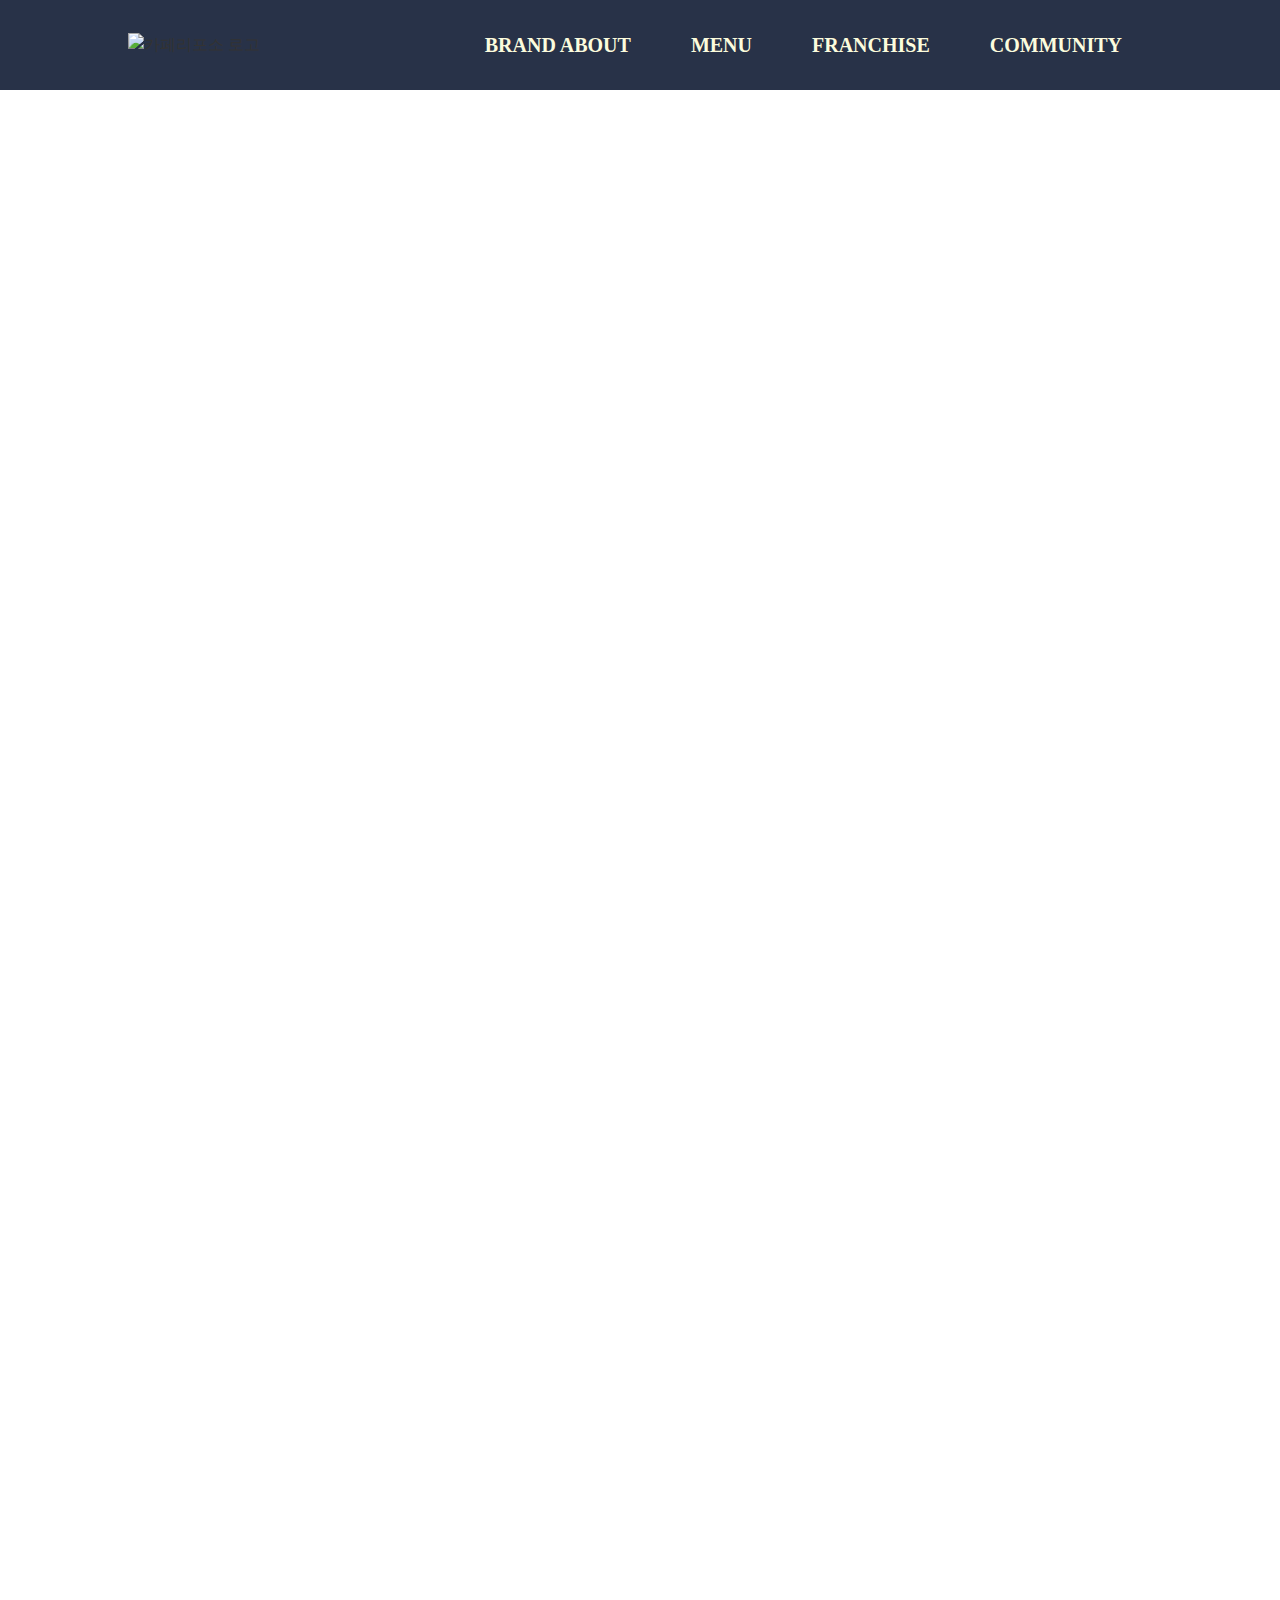
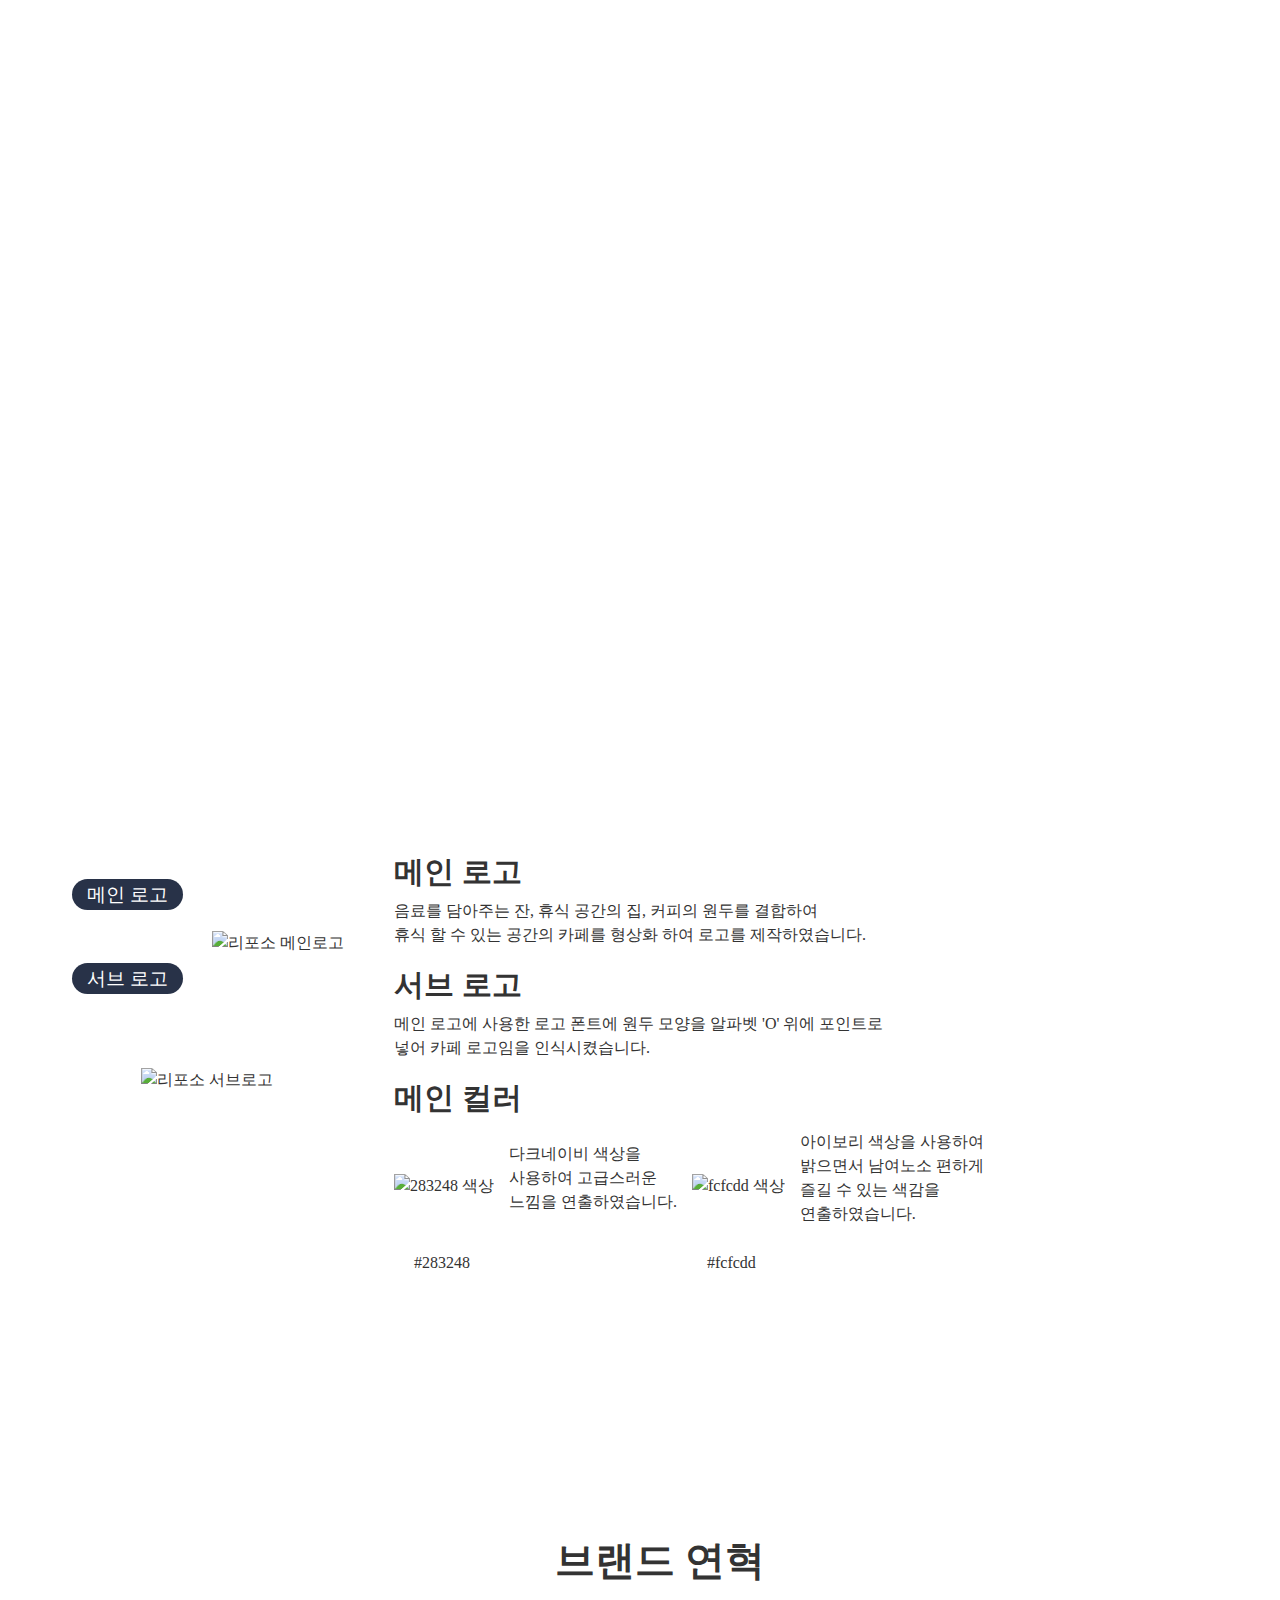
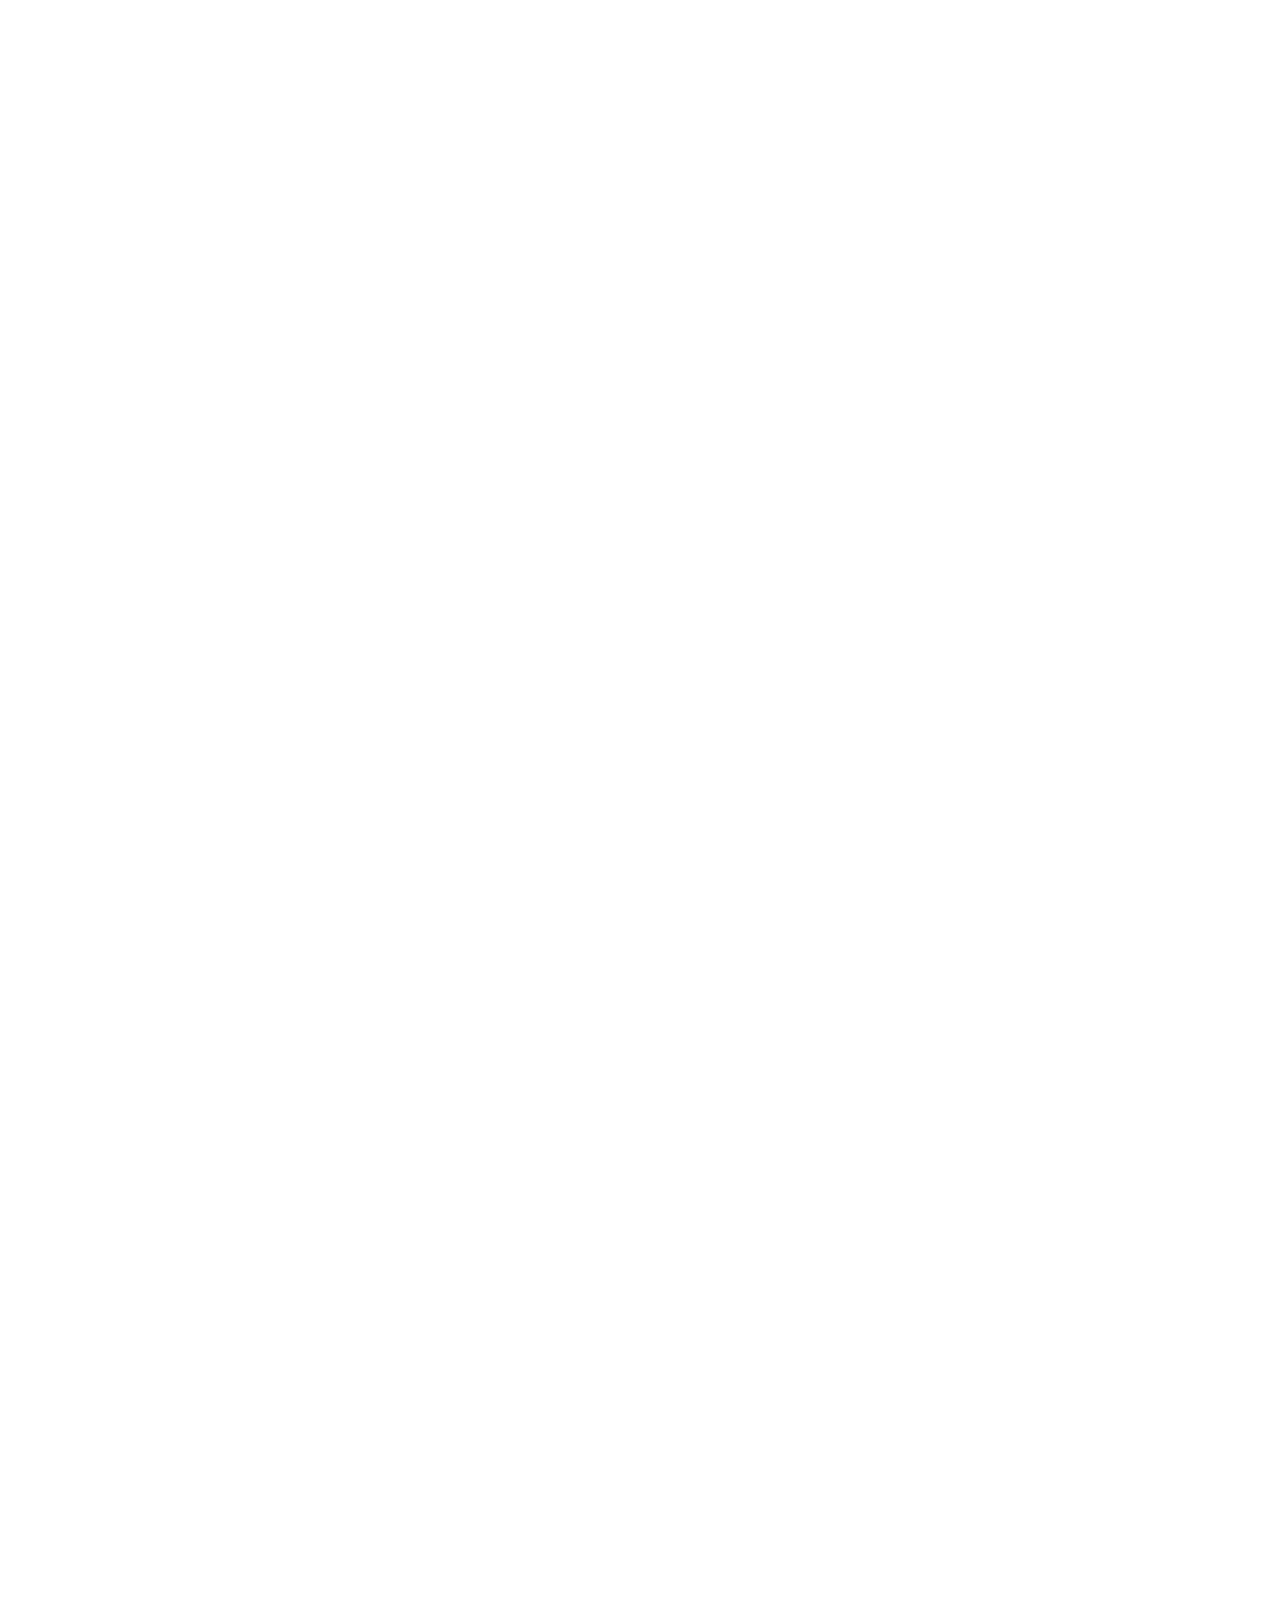
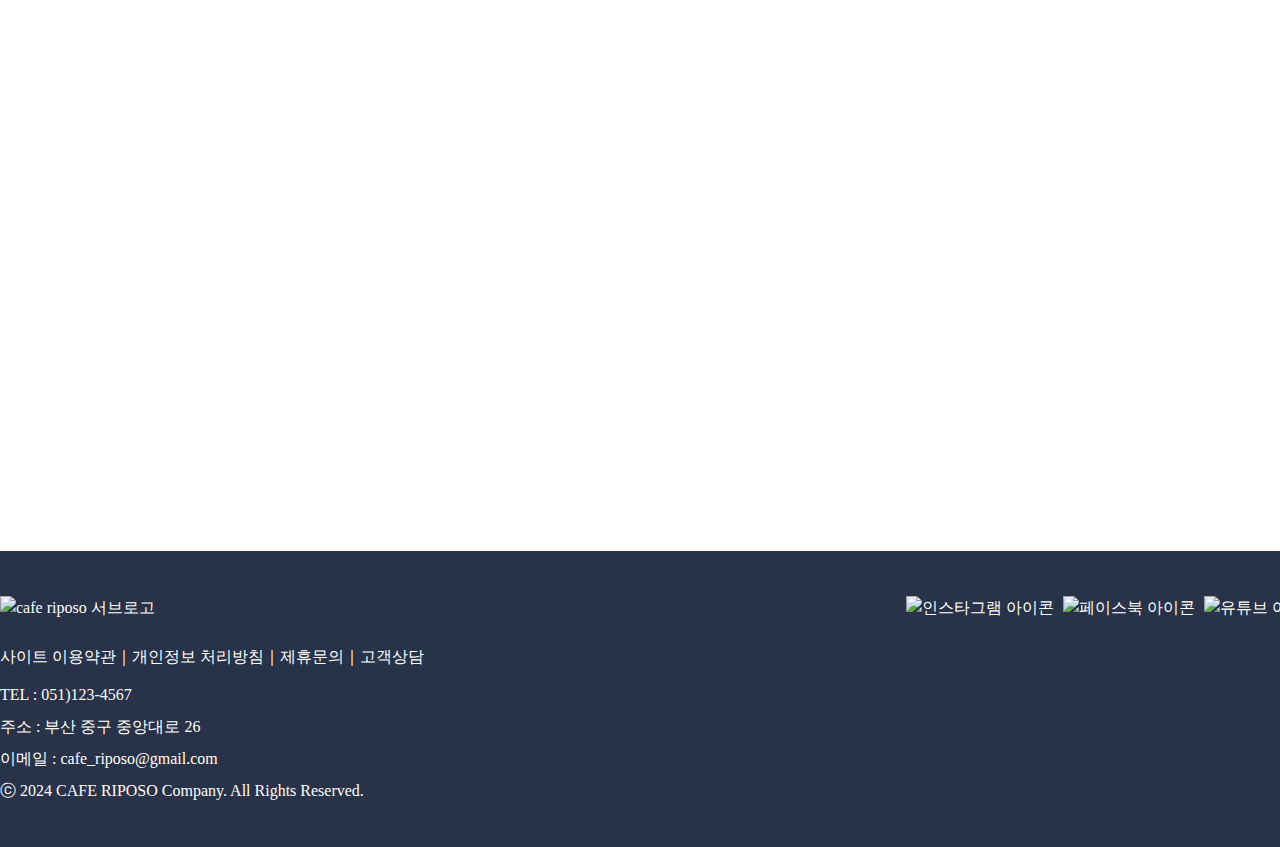
==== sub1_brand.html @ e8a040c6 "Add files via upload" ====
<!DOCTYPE html>
<html lang="ko">

<head>
  <meta charset="UTF-8">
  <meta http-equiv="X-UA-Compatible" content="IE=edge">
  <meta name="viewport" content="width=1400"><!--다른 매체에서도 너비 오류 없이 볼 수 있게-->
  <link href="./images/sub_brand/favicon_logo.png" rel="icon" type="image/png" sizes="32x32"><!--파비콘-->
  <title>카페 리포소</title>
  <!-- aos css -->
	<link href="https://unpkg.com/aos@2.3.1/dist/aos.css" rel="stylesheet">
  <link href="https://webfontworld.github.io/sunn/SUIT.css" rel="stylesheet">
  <link rel="stylesheet" href="./sub1_brand.css">
</head>

<body>
  <!-- header -->
  <header>
    <div class="header_in">
      <a href="./index.html"><img src="./images/index/logo.png" alt="카페리포소 로고"></a>
      <ul class="nav">
        <li><a href="#">BRAND ABOUT</a>
          <strong></strong>
          <ul class="sub">
            <li><a href="./sub1_brand.html#vision">브랜드 비전</a></li>
            <li><a href="./sub1_brand.html#bg">브랜드 핵심가치</a></li>
            <li><a href="./sub1_brand.html#logo_bg">브랜드 로고</a></li>
            <li><a href="./sub1_brand.html#last">브랜드 연혁</a></li>
          </ul>
        </li>
        <li><a href="#">MENU</a>
          <strong></strong>
          <ul class="sub">
            <li><a href="#">음료</a></li>
            <li><a href="#">디저트</a></li>
            <li><a href="#">MD상품</a></li>
          </ul>
        </li>
        <li><a href="#">FRANCHISE</a>
          <strong></strong>
          <ul class="sub">
            <li><a href="#">창업안내</a></li>
            <li><a href="#">가맹절차</a></li>
            <li><a href="#">개설비용</a></li>
          </ul>
        </li>
        <li><a href="#">COMMUNITY</a>
          <strong></strong>
          <ul class="sub">
            <li><a href="#">이벤트</a></li>
            <li><a href="#">공지사항</a></li>
            <li><a href="#">제휴 및 문의</a></li>
          </ul>
        </li>
        <li class="sub_bg"></li>
      </ul>
    </div>
  </header>

  <!-- main banner -->
  <div class="mb">
    <h1>
      브랜드 소개
    </h1>
    <h2>
      합리적인 가격에 매일 즐기는 데일리 커피
    </h2>
    <p>
      엄질된 품질 좋은 원두, 재료를 사용해 언제 어디서나 모든 사람들에게 사랑받는 카페 리포소 입니다.
    </p>
  </div>

  <!-- 브랜드 비전 -->
  <div class="vision" id="vision">
    <h1 data-aos="fade-up">
      브랜드 비전
    </h1>
    <h2 data-aos="fade-up" data-aos-delay="200">
      이제는 일상이 된 커피 한잔 <br>
      한잔의 음료에도 평범한 일상이 특별한 순간이 되기를 바랍니다.
    </h2>
    <p data-aos="fade-up" data-aos-delay="400">
      리포소는 고객의 만족과 가맹점의 성공을 최우선으로 생각하며 <br>
      모두에게 새로운 가치와 따뜻한 여유를 선사합니다.
    </p>
  </div>

  <!-- 브랜드 핵심 가치 -->
  <div class="bg" id="bg">
    <h1>브랜드 핵심 가치</h1>
    <ul>
      <li class="left">
        <h3>여유로운 공간</h3>
        <h4>A Relaxed Store</h4>
        <p>
          바쁜 일상 속에 <br>
          커피 한 잔의 여유를 <br>
          만들어줄 커뮤니티 매장
        </p>
      </li>
      <li class="center">
        <h3>합리적인 가격</h3>
        <h4>A Reasonable Price</h4>
        <p>
          유통 과정을 최소화하여 <br>
          최대한 저렴하고 합리적인 <br>
          가격에 음료 제공
        </p>
      </li>
      <li class="right">
        <h3>올바른 자부심</h3>
        <h4>The Right Pride</h4>
        <p>
          100% 아라비카 프리미엄 <br>
          원두를 국내 로스팅 하여 <br>
          항상 신선한 원두를 가맹점에 공급
        </p>
      </li>
    </ul>
  </div>

  <!-- 브랜드 로고 -->
  <div class="logo_bg" id="logo_bg">
    <h1>
      브랜드 로고
    </h1>
    <h5>이탈리아어로 휴식이라는 의미를 가진 <b>RIPOSO</b>를 반영하여 로고 제작하였습니다.</h5>
    <div class="logo_text">
      <div class="logo_left">
        <h3>메인 로고</h3>
        <img src="./images/sub_brand/main_logo.png" alt="리포소 메인로고" class="main_logo">
        <h3>서브 로고</h3>
        <img src="./images/sub_brand/sub_logo.png" alt="리포소 서브로고" class="sub_logo">
      </div>
      <div class="logo_right">
        <h2>메인 로고</h2>
        <p>
          음료를 담아주는 잔, 휴식 공간의 집, 커피의 원두를 결합하여 <br>
          휴식 할 수 있는 공간의 카페를 형상화 하여 로고를 제작하였습니다.
        </p>
        <h2>서브 로고</h2>
        <p>
          메인 로고에 사용한 로고 폰트에 원두 모양을 알파벳 'O' 위에 포인트로 <br>
          넣어 카페 로고임을 인식시켰습니다.
        </p>
        <h2>메인 컬러</h2>
        <ul class="box">
          <li><img src="./images/sub_brand/main_color1.png" alt="283248 색상"></li>
          <li class="navy">
            <p>
              다크네이비 색상을 <br>
              사용하여 고급스러운 <br>
              느낌을 연출하였습니다.
            </p>
          </li>
          <li><img src="./images/sub_brand/sub_color2.png" alt="fcfcdd 색상"></li>
          <li class="ivory">
            <p>
              아이보리 색상을 사용하여 <br>
              밝으면서 남여노소 편하게 <br>
              즐길 수 있는 색감을 <br>
              연출하였습니다.
            </p>
          </li>
        </ul>
        <ul class="box2">
          <li>#283248</li>
          <li>#fcfcdd</li>
        </ul>
      </div>
    </div>
  </div>

  <!-- 브랜드 연혁 -->
  <div class="last" id="last">
    <h1>브랜드 연혁</h1>
    <ul class="last_in" data-aos="fade-left" data-aos-easing="ease-out-back">
      <li>
        <p>11월 카카오톡 선물하기 모바일 상품권 입점<br>
        07월 본사 주최 제2회 음료 대회 <br>
        02월 최상급 스페셜티 블렌드 원두 리뉴얼 출시</p>
      </li>
      <li><h2>2023</h2></li>
      <li><img src="./images/sub_brand/img1.png" alt="이미지1"></li>
    </ul>

    <ul data-aos="fade-right">
      <li><img src="./images/sub_brand/img2.png" alt="이미지2"></li>
      <li><h2>2022</h2></li>
      <li>
        <p>12월 창원·김해지사 설립<br>
        09월 본사 주최 제1회 음료 대회 <br>
        02월 매장 인테리어 디자인 리뉴얼</p>
      </li>
    </ul>

    <ul class="last_in" data-aos="fade-left" data-aos-easing="ease-out-back">
      <li>
        <p>11월 초대형 로스터기 'PROBAT 60kg' 입고<br>
        06월 문화 마케팅 프로모션 실행 <br>
        05월 원두 출고량 5t 달성</p>
      </li>
      <li><h2>2021</h2></li>
      <li><img src="./images/sub_brand/img3.png" alt="이미지3"></li>
    </ul>

    <ul data-aos="fade-right">
      <li><img src="./images/sub_brand/img4.png" alt="이미지4"></li>
      <li><h2>2020</h2></li>
      <li>
        <p>10월 자체 로스팅 센터 설립<br>
        07월 물류·유통센터 계약 <br>
        01월 간편결제 PAYCO 도입</p>
      </li>
    </ul>

    <ul class="last_in" data-aos="fade-left" data-aos-easing="ease-out-back">
      <li>
        <p>11월 사옥 확장 이전<br>
        08월 코엑스 창업박람회 참가 <br>
        05월 RIPOSO 50호점 오픈</p>
      </li>
      <li><h2>2019</h2></li>
      <li><img src="./images/sub_brand/img5.png" alt="이미지5"></li>
    </ul>

    <ul data-aos="fade-right">
      <li><img src="./images/sub_brand/img6.png" alt="이미지6"></li>
      <li><h2>2018</h2></li>
      <li>
        <p>12월 사회 소외계층을 위한 물품 기부<br>
        04월 코엑스 세계기록총회 카페 부스 참여 <br>
        04월 CAFE RIPOSO 런칭 1호점 오픈</p>
      </li>
    </ul>
  </div>

  <!-- footer -->
  <footer>
    <div class="footer_in">
      <div class="footer_left">
        <img src="./images/index/f_logo.png" alt="cafe riposo 서브로고">
        <ul>
          <li><a href="#">사이트 이용약관</a></li>
          <li>｜</li>
          <li><a href="#">개인정보 처리방침</a></li>
          <li>｜</li>
          <li><a href="#">제휴문의</a></li>
          <li>｜</li>
          <li><a href="#">고객상담</a></li>
        </ul>
        <p>
          TEL : 051)123-4567 <br>
          주소 : 부산 중구 중앙대로 26 <br>
          이메일 : cafe_riposo@gmail.com <br>
          ⓒ 2024 CAFE RIPOSO Company. All Rights Reserved.
        </p>
      </div>
      <div class="footer_right">
        <img src="./images/index/icon_instar.png" alt="인스타그램 아이콘">
        <img src="./images/index/icon_facebook.png" alt="페이스북 아이콘">
        <img src="./images/index/icon_youtube.png" alt="유튜브 아이콘">
      </div>
    </div>
  </footer>



  <!-- js -->
  <script src="https://code.jquery.com/jquery-2.2.0.min.js"></script>
  <script src="https://unpkg.com/aos@2.3.1/dist/aos.js"></script><!-- aos 라이브러리 -->
  <script src="./script/sub1_brand.js"></script>

</body>

</html>
---- sub1_brand.css ----
@charset "utf-8";

* {
    margin: 0;
    padding: 0;
}

body {
    font-family: 'SUIT';
    font-size: 16px;
    line-height: 1.5;
    color: #333;
    min-width: 1320px;
}

ul {
    list-style: none;
}

a {
    text-decoration: none;
    color: #333;
}

/* header */
header {
    background-color: #283248;
    position: fixed;
    top: 0;
    left: 0;
    width: 100%;
    z-index: 99;
}

.header_in {
    width: 80%;
    max-width: 1160px;
    margin: auto;
    display: -ms-flexbox;
    display: -moz-box;
    display: -webkit-box;
    display: flex;
    justify-content: space-between;
    align-items: center;
}

.nav {
    display: -ms-flexbox;
    display: -moz-box;
    display: -webkit-box;
    display: flex;
}

.header_in img {
    display: block;
}

.header_in img {
    display: block;
}

.nav>li>a {
    display: block;
    font-size: 20px;
    font-weight: bold;
    padding: 30px;
    color: #fcfcdd;
}

.nav>li:hover>a {
    background-color: #fcfcdd;
    color: #283248;
}

.nav>li {
    position: relative;
}

/* 서브메뉴 꾸미기 */
.nav .sub_bg {
    position: absolute;
    width: 100%;
    height: 256px;
    background-color: #283248;
    left: 0;
    top: 90px;
    display: none;
}

.sub {
    width: 100%;
    background-color: #283248;
    position: absolute;
    z-index: 3;
    display: none;
}

.sub li a {
    display: block;
    color: #fff;
    text-align: center;
    padding: 20px;
}

.sub li a:hover {
    text-decoration: underline;
}

.nav li:hover .sub a {
    background-color: #fcfcdd;
    color: #283248;
}

strong {
    width: 100px;
    height: 2px;
    display: inline-block;
    background-color: #283248;
    position: absolute;
    top: 80px;
    left: 50%;
    margin-left: -50px;
    transform: scaleX(0);
    transition: all 1s;
}

.nav li:hover strong {
    transform: scaleX(1);
}

.sub .none, .nav li:hover .sub .none{
    color: transparent;
}


/* main banner */
.mb {
    background: url(./images/sub_brand/main_banner.png) no-repeat center center;
    height: 846px;
    text-align: center;
    color: #fff;
}

.mb h1 {
    padding: 320px 0 30px 0;
    font-size: 50px;
}

.mb h2 {
    padding-bottom: 30px;
    font-size: 30px;
    font-weight: 500;
}

/* 브랜드 비전 */
.vision {
    background: url(./images/sub_brand/vision_banner.png) no-repeat center center;
    text-align: center;
    height: 625px;
}

.vision h1 {
    font-size: 40px;
    padding: 170px 0 70px;
}

.vision h2 {
    font-size: 23px;
    line-height: 1.8;
    padding-bottom: 50px;
    font-weight: 600;
}

/* 브랜드 핵심 가치 */
.bg {
    background: url(./images/sub_brand/sub_banner.png) no-repeat center center;
    height: 760px;
    text-align: center;
}

.bg h1 {
    color: #fff;
    font-size: 40px;
    padding-top: 100px;
}

.bg ul {
    width: 1320px;
    margin: 60px auto;
    display: -moz-box;
    display: -ms-flexbox;
    display: -webkit-box;
    display: flex;
    justify-content: space-between;
}

.bg ul li {
    width: 395px;
    height: 480px;
    border-radius: 50px;
}

.bg h3,
.bg h4,
.bg p {
    opacity: 0;
}

.left {
    background: url(./images/sub_brand/flip_img1.png) no-repeat 50% 50% transparent;
    transform: rotateY(180deg);
}

.left.on {
    background: url(./images/sub_brand/icon1.png) no-repeat 50% 50% #fcfcdd;
    transform: rotateY(0deg);
    transition: all 1s 1s;
}



.left.on h3,
.left.on h4,
.left.on p {
    opacity: 1;
    transition: all 1s 1s;
}

.center {
    background: url(./images/sub_brand/flip_img2.png) no-repeat 50% 50% transparent;
    transform: rotateY(180deg);
}

.center.on {
    background: url(./images/sub_brand/icon2.png) no-repeat 50% 50% #fcfcdd;
    transform: rotateY(0deg);
    transition: all 1.3s 1.3s;
}

.center.on h3,
.center.on h4,
.center.on p {
    opacity: 1;
    transition: all 1.3s 1.3s;
}

.right {
    background: url(./images/sub_brand/flip_img3.png) no-repeat 50% 50% transparent;
    transform: rotateY(180deg);
}

.right.on {
    background: url(./images/sub_brand/icon3.png) no-repeat 50% 42% #fcfcdd;
    transform: rotateY(0deg);
    transition: all 1.6s 1.6s;
}

.right.on h3,
.right.on h4,
.right.on p {
    opacity: 1;
    transition: all 1.6s 1.6s;
}

.bg ul li h3 {
    font-size: 30px;
    padding-top: 30px;
}

.bg ul li p {
    padding-top: 275px;
}

/* 브랜드 로고 */
.logo_bg {
    background: url(./images/sub_brand/logo_banner.png) no-repeat center center;
    height: 760px;

}

.logo_bg h1 {
    color: #fff;
    text-align: center;
    padding: 85px 0 5px;
    font-size: 40px;
}

.logo_bg h5 {
    color: #fff;
    text-align: center;
    font-size: 16px;
    font-weight: 300;
}

.logo_bg b {
    font-size: 20px;
}

.logo_text {
    width: 1316px;
    height: 495px;
    margin: 38px auto;
    display: -moz-box;
    display: -ms-flexbox;
    display: -webkit-box;
    display: flex;
    color: #333;
}

.logo_left {
    margin: 32px 0 0 70px;
}

.logo_left h3 {
    background-color: #283248;
    color: #fff;
    border-radius: 50px;
    padding: 5px 15px;
    display: inline;
    font-weight: 500;
    margin-bottom: 50px;
}

.main_logo {
    display: block;
    padding: 22px 0 10px 140px;
}

.sub_logo {
    display: block;
    padding: 75px 69px;
}

.logo_right {
    padding-left: 50px;
}

.logo_right h2 {
    font-size: 30px;
    padding-bottom: 5px;
}

.logo_right p {
    padding-bottom: 15px;
}

.logo_right ul {
    display: -moz-box;
    display: -ms-flexbox;
    display: -webkit-box;
    display: flex;
    align-items: center;
}

.box li {
    padding: 5px 15px 10px 0;
}

.box2 li {
    padding: 0 217px 0 20px;
}


/* 브랜드 연혁 */
.last {
    width: 1320px;
    margin: 50px auto 70px;
    background: url(./images/sub_brand/line.png) no-repeat 50% 100%;
    height: 2240px;
}

.last h1 {
    padding-top: 90px;
    margin: 0 0 20px;
    text-align: center;
    font-size: 40px;
}

.last ul {
    display: -moz-box;
    display: -ms-flexbox;
    display: -webkit-box;
    display: flex;
    align-items: flex-end;
    justify-content: flex-start;
    margin-left: 165px;
    margin-bottom: 112px;
}

.last .last_in {
    justify-content: flex-end;
    margin-right: 165px;
    text-align: right;
}

.last ul li h2 {
    font-size: 70px;
    font-weight: 600;
    color: #52658e;
    padding: 0 30px 0;
    line-height: 70px;
}

.last ul img {
    display: block;
}

.last p {
    font-weight: 500;
    line-height: 2;
    font-size: 18px;
}

/* 푸터 */
footer {
    background-color: #283248;
}

.footer_in {
    width: 1320px;
    margin: auto;
    color: #fff;
    display: -moz-box;
    display: -ms-flexbox;
    display: -webkit-box;
    display: flex;
    justify-content: space-between;
    padding: 45px 0 40px;
}

.footer_in ul {
    display: -moz-box;
    display: -ms-flexbox;
    display: -webkit-box;
    display: flex;


}

.footer_in ul li a {
    color: #fff;
    display: block;
    padding-bottom: 10px;
}

.footer_in ul li a:hover {
    color: #bbb;
    text-decoration: underline;
}

.footer_left img {
    display: block;
    padding-bottom: 25px;
}

.footer_left p {
    line-height: 2;
}

.footer_right img {
    display: inline-block;
    padding-left: 5px;
}

.footer_right img:hover {
    opacity: 0.5;
}
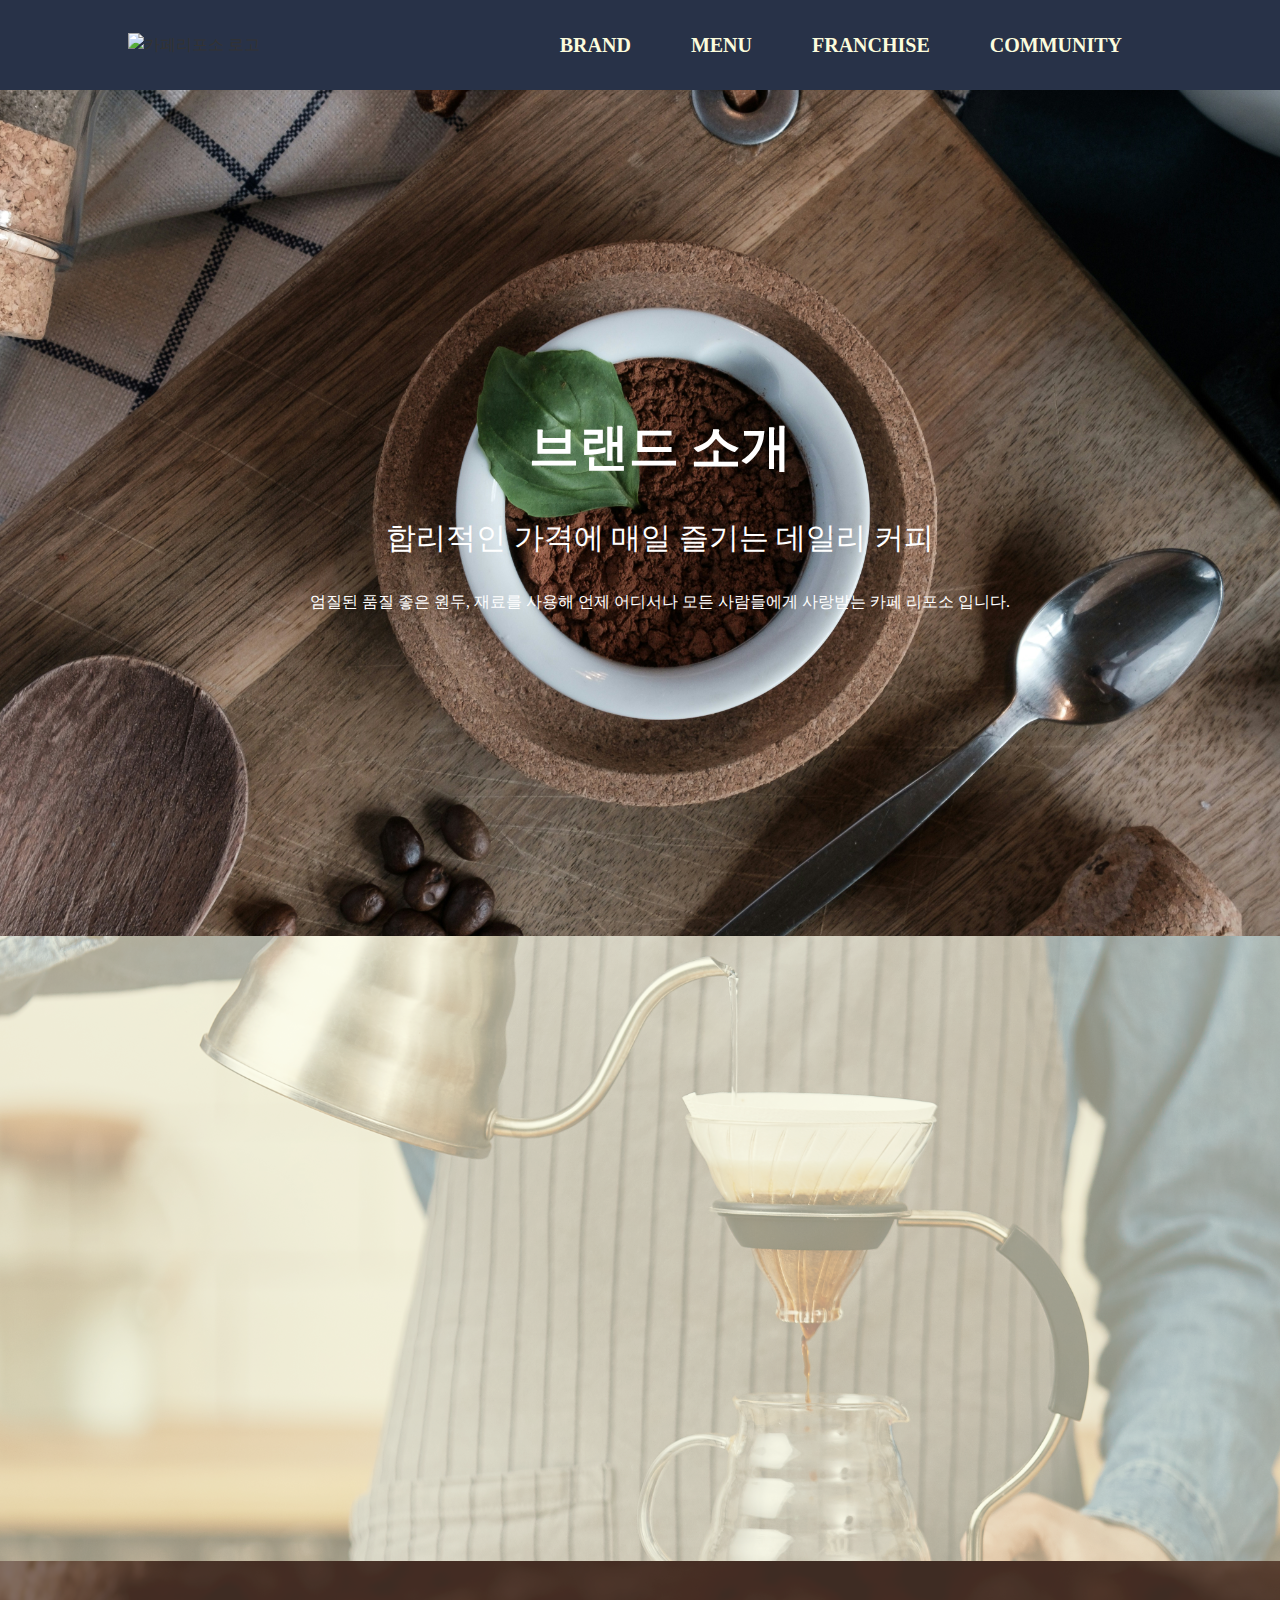
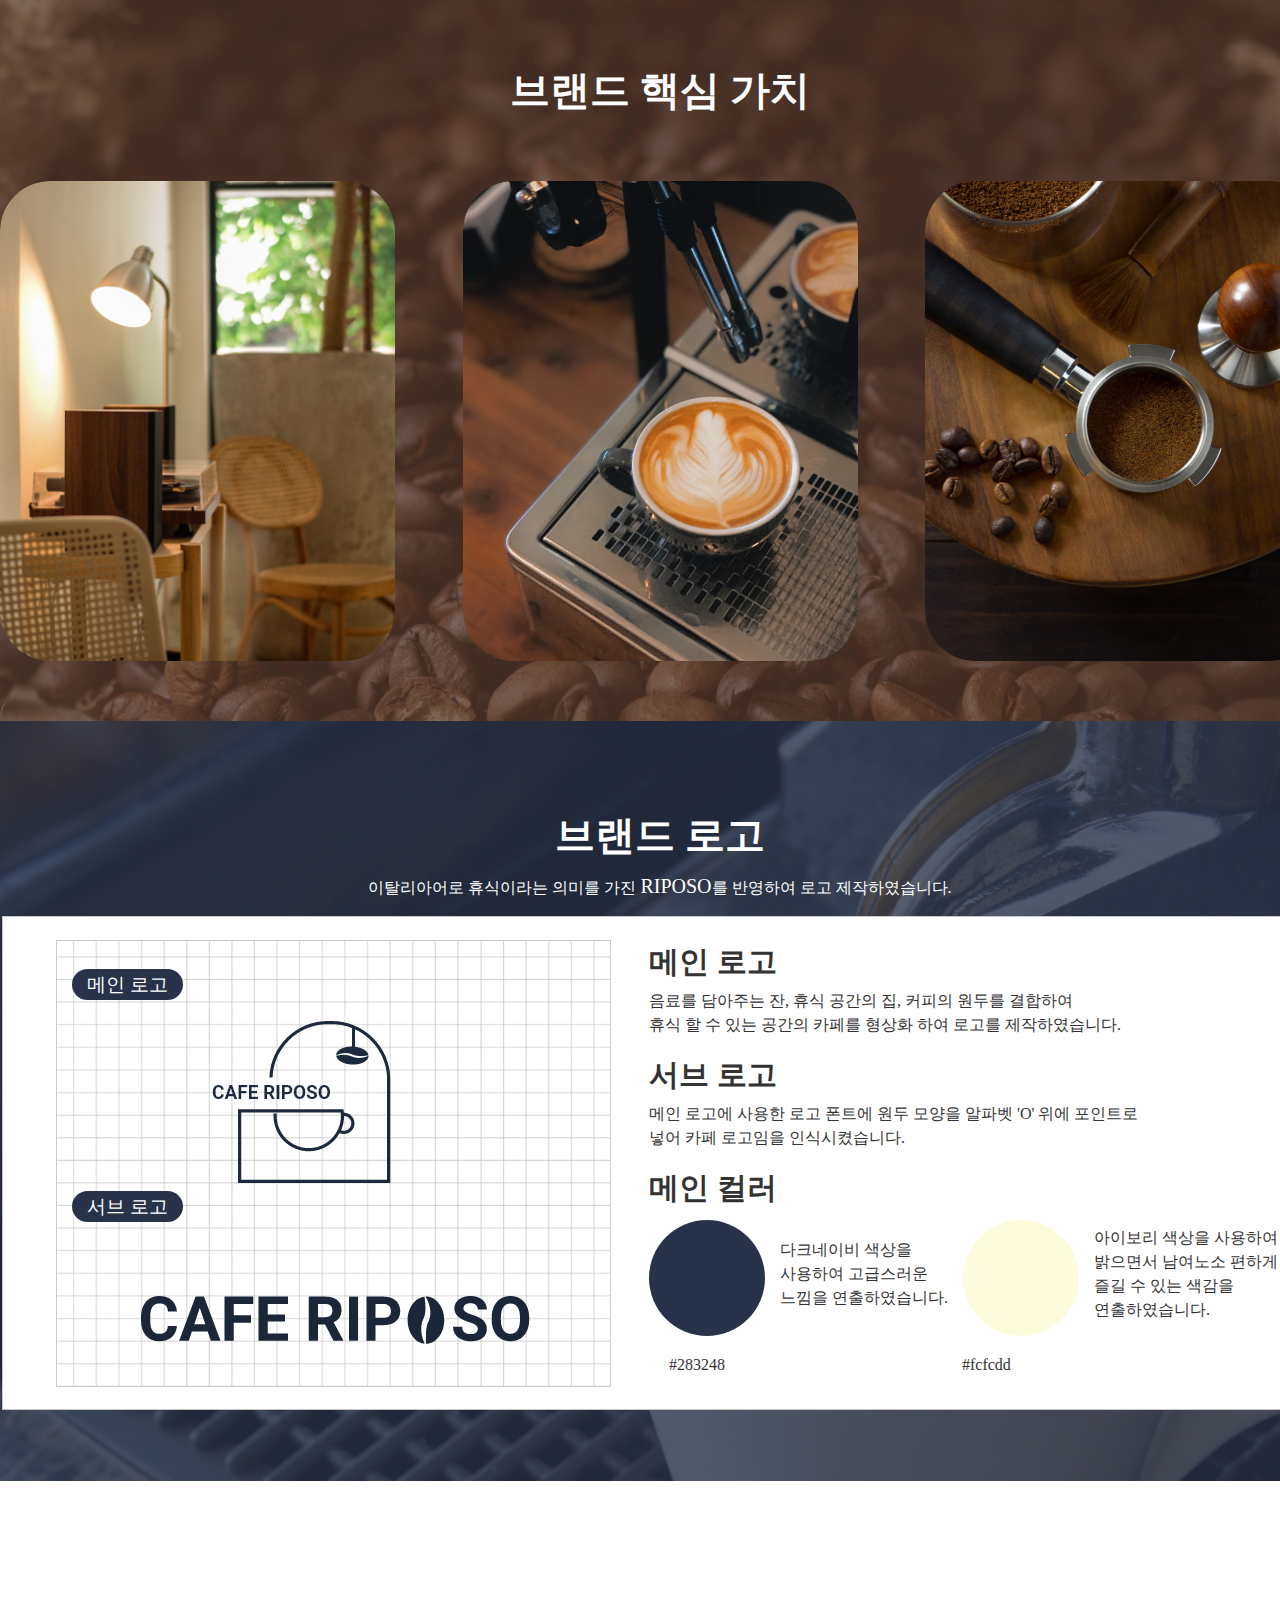
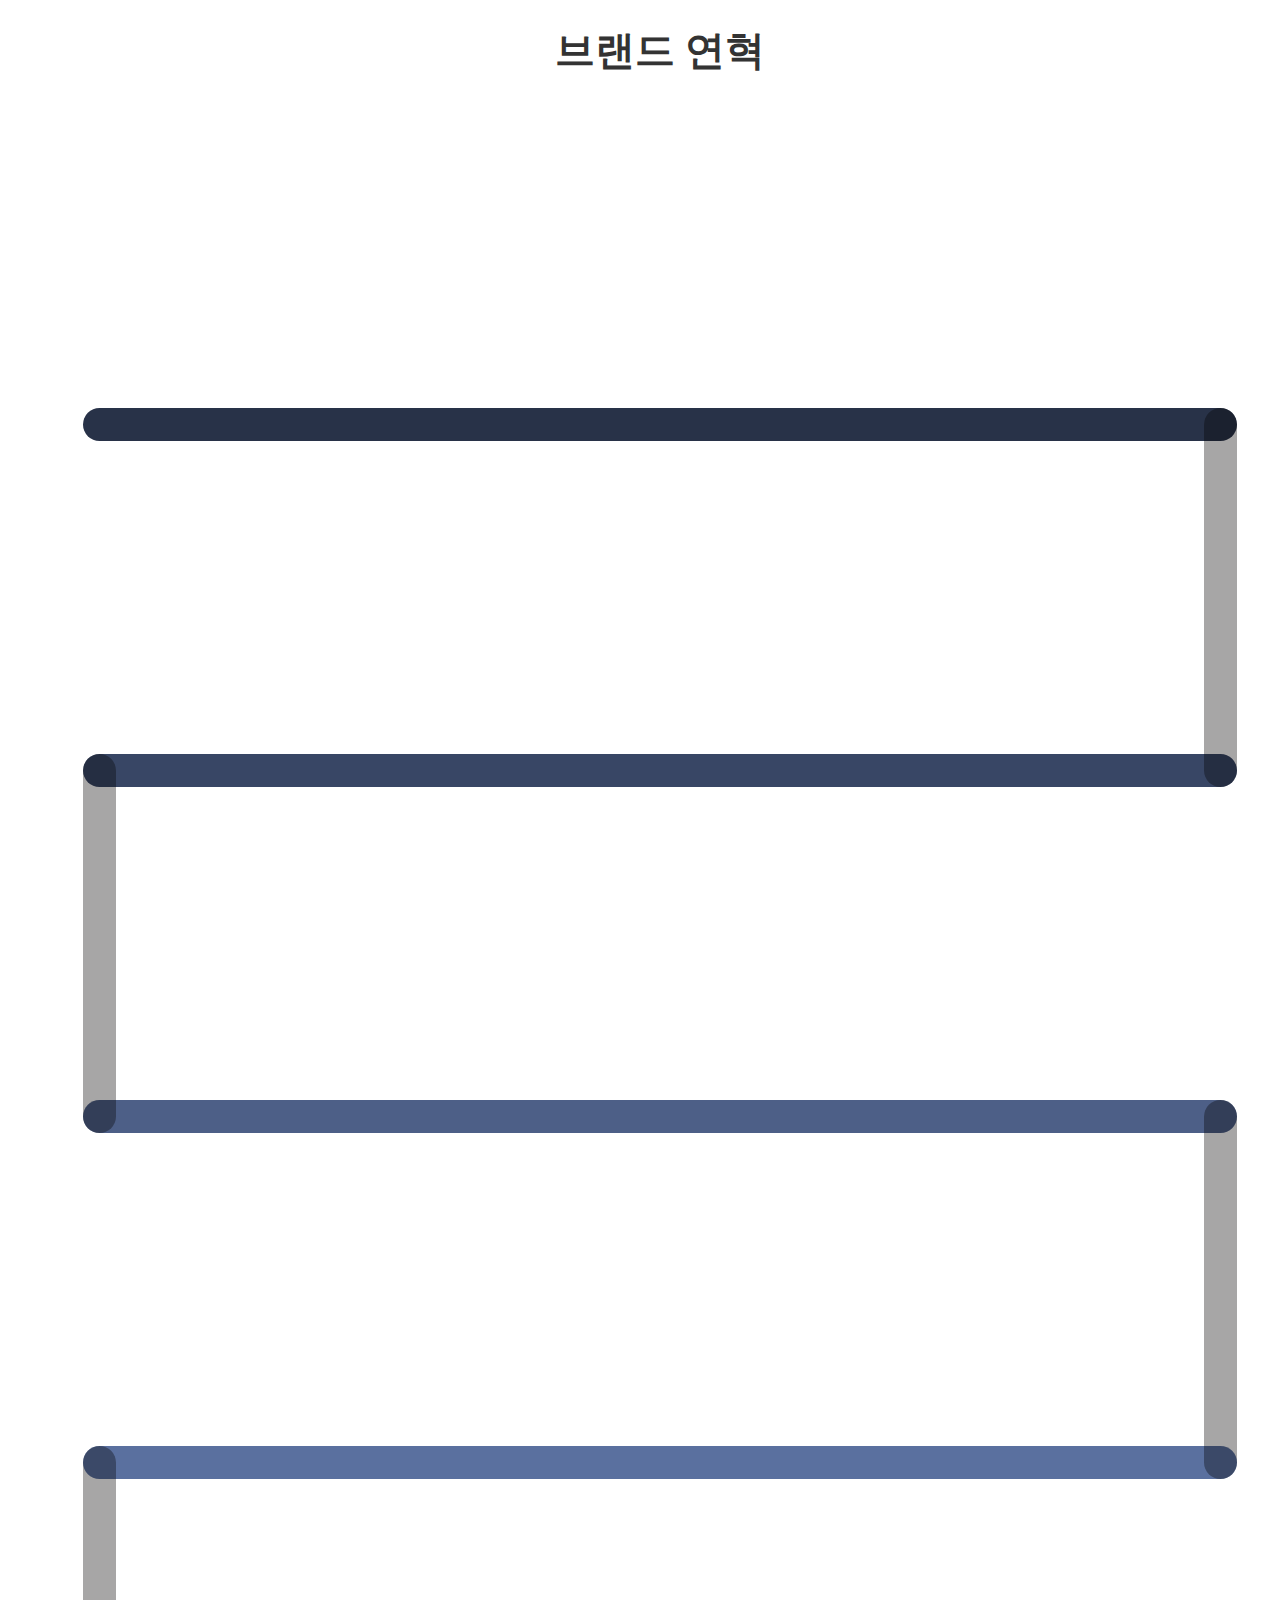
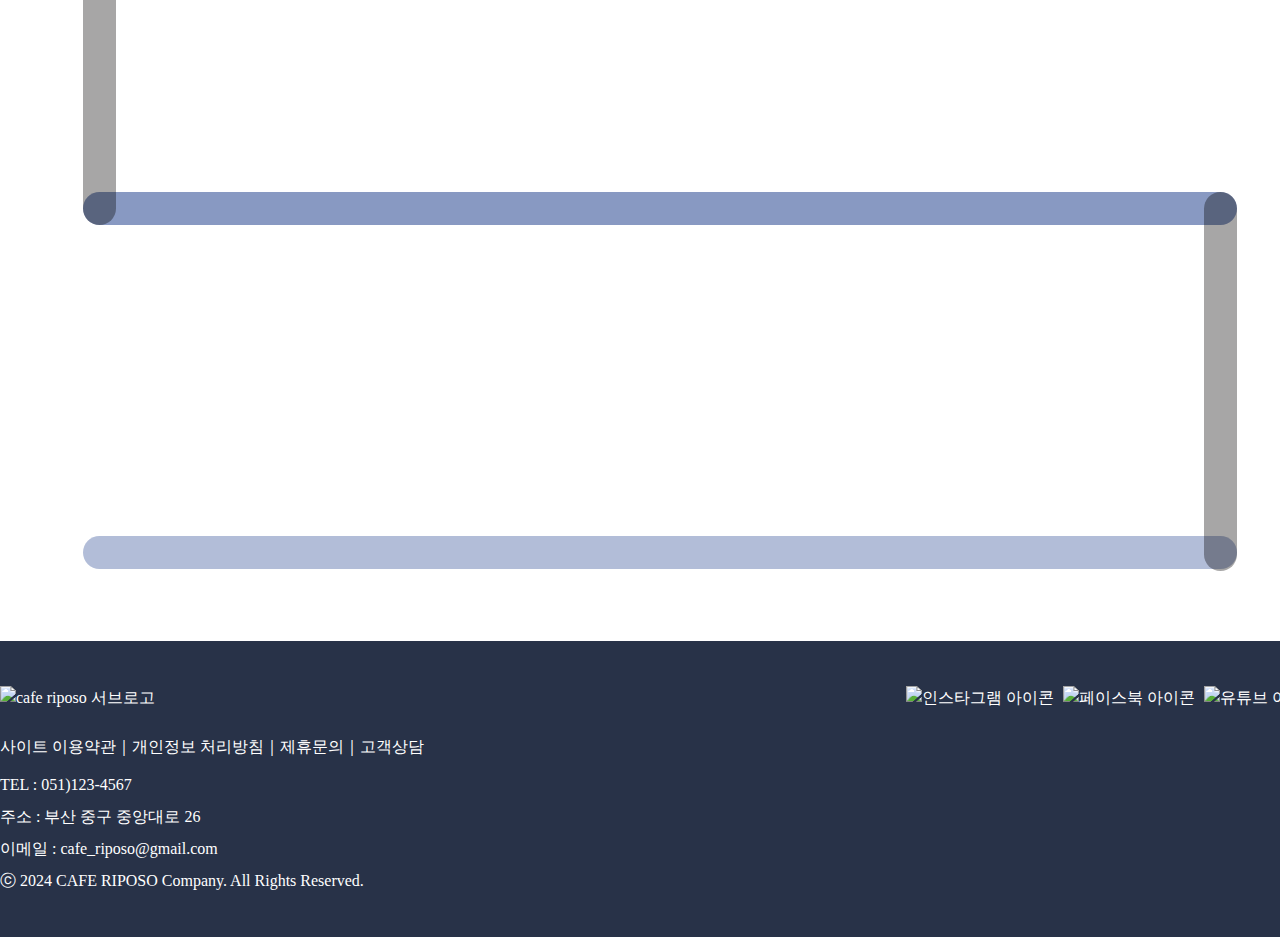
==== commit 0512deeb: "Add files via upload" ====
--- a/sub1_brand.html
+++ b/sub1_brand.html
@@ -19,7 +19,7 @@
     <div class="header_in">
       <a href="./index.html"><img src="./images/index/logo.png" alt="카페리포소 로고"></a>
       <ul class="nav">
-        <li><a href="#">BRAND ABOUT</a>
+        <li><a href="./sub1_brand.html">BRAND</a>
           <strong></strong>
           <ul class="sub">
             <li><a href="./sub1_brand.html#vision">브랜드 비전</a></li>
@@ -28,35 +28,32 @@
             <li><a href="./sub1_brand.html#last">브랜드 연혁</a></li>
           </ul>
         </li>
-        <li><a href="#">MENU</a>
-          <strong></strong>
-          <ul class="sub">
-            <li><a href="#">음료</a></li>
-            <li><a href="#">디저트</a></li>
-            <li><a href="#">MD상품</a></li>
-          </ul>
-        </li>
-        <li><a href="#">FRANCHISE</a>
-          <strong></strong>
-          <ul class="sub">
-            <li><a href="#">창업안내</a></li>
-            <li><a href="#">가맹절차</a></li>
-            <li><a href="#">개설비용</a></li>
-          </ul>
-        </li>
-        <li><a href="#">COMMUNITY</a>
-          <strong></strong>
-          <ul class="sub">
-            <li><a href="#">이벤트</a></li>
-            <li><a href="#">공지사항</a></li>
-            <li><a href="#">제휴 및 문의</a></li>
+        <li><a href="./sub2_menu.html">MENU</a>
+          <strong></strong>
+          <ul class="sub">
+            <li><a href="./sub2_menu.html">전체메뉴</a></li>
+          </ul>
+        </li>
+        <li><a href="./sub3_franchise.html">FRANCHISE</a>
+          <strong></strong>
+          <ul class="sub">
+            <li><a href="./sub3_franchise.html#box">창업안내</a></li>
+            <li><a href="./sub3_franchise.html#step">개설절차</a></li>
+            <li><a href="./sub3_franchise.html#money">개설비용</a></li>
+          </ul>
+        </li>
+        <li><a href="./sub4_community.html">COMMUNITY</a>
+          <strong></strong>
+          <ul class="sub">
+            <li><a href="./sub4_community.html#event">이벤트</a></li>
+            <li><a href="./sub4_community.html#table">공지사항</a></li>
+            <li><a href="./sub4_community.html#bottom">제휴 및 문의</a></li>
           </ul>
         </li>
         <li class="sub_bg"></li>
       </ul>
     </div>
   </header>
-
   <!-- main banner -->
   <div class="mb">
     <h1>
--- a/sub1_brand.css
+++ b/sub1_brand.css
@@ -80,7 +80,7 @@
 .nav .sub_bg {
     position: absolute;
     width: 100%;
-    height: 256px;
+    height: 230px;
     background-color: #283248;
     left: 0;
     top: 90px;
@@ -89,6 +89,7 @@
 
 .sub {
     width: 100%;
+    height: 230px;
     background-color: #283248;
     position: absolute;
     z-index: 3;
@@ -99,7 +100,7 @@
     display: block;
     color: #fff;
     text-align: center;
-    padding: 20px;
+    padding: 15px;
 }
 
 .sub li a:hover {
@@ -107,8 +108,10 @@
 }
 
 .nav li:hover .sub a {
+    color: #283248;
+}
+.nav li:hover .sub{
     background-color: #fcfcdd;
-    color: #283248;
 }
 
 strong {
@@ -128,15 +131,11 @@
     transform: scaleX(1);
 }
 
-.sub .none, .nav li:hover .sub .none{
-    color: transparent;
-}
-
-
 /* main banner */
 .mb {
     background: url(./images/sub_brand/main_banner.png) no-repeat center center;
     height: 846px;
+    margin-top: 90px;
     text-align: center;
     color: #fff;
 }
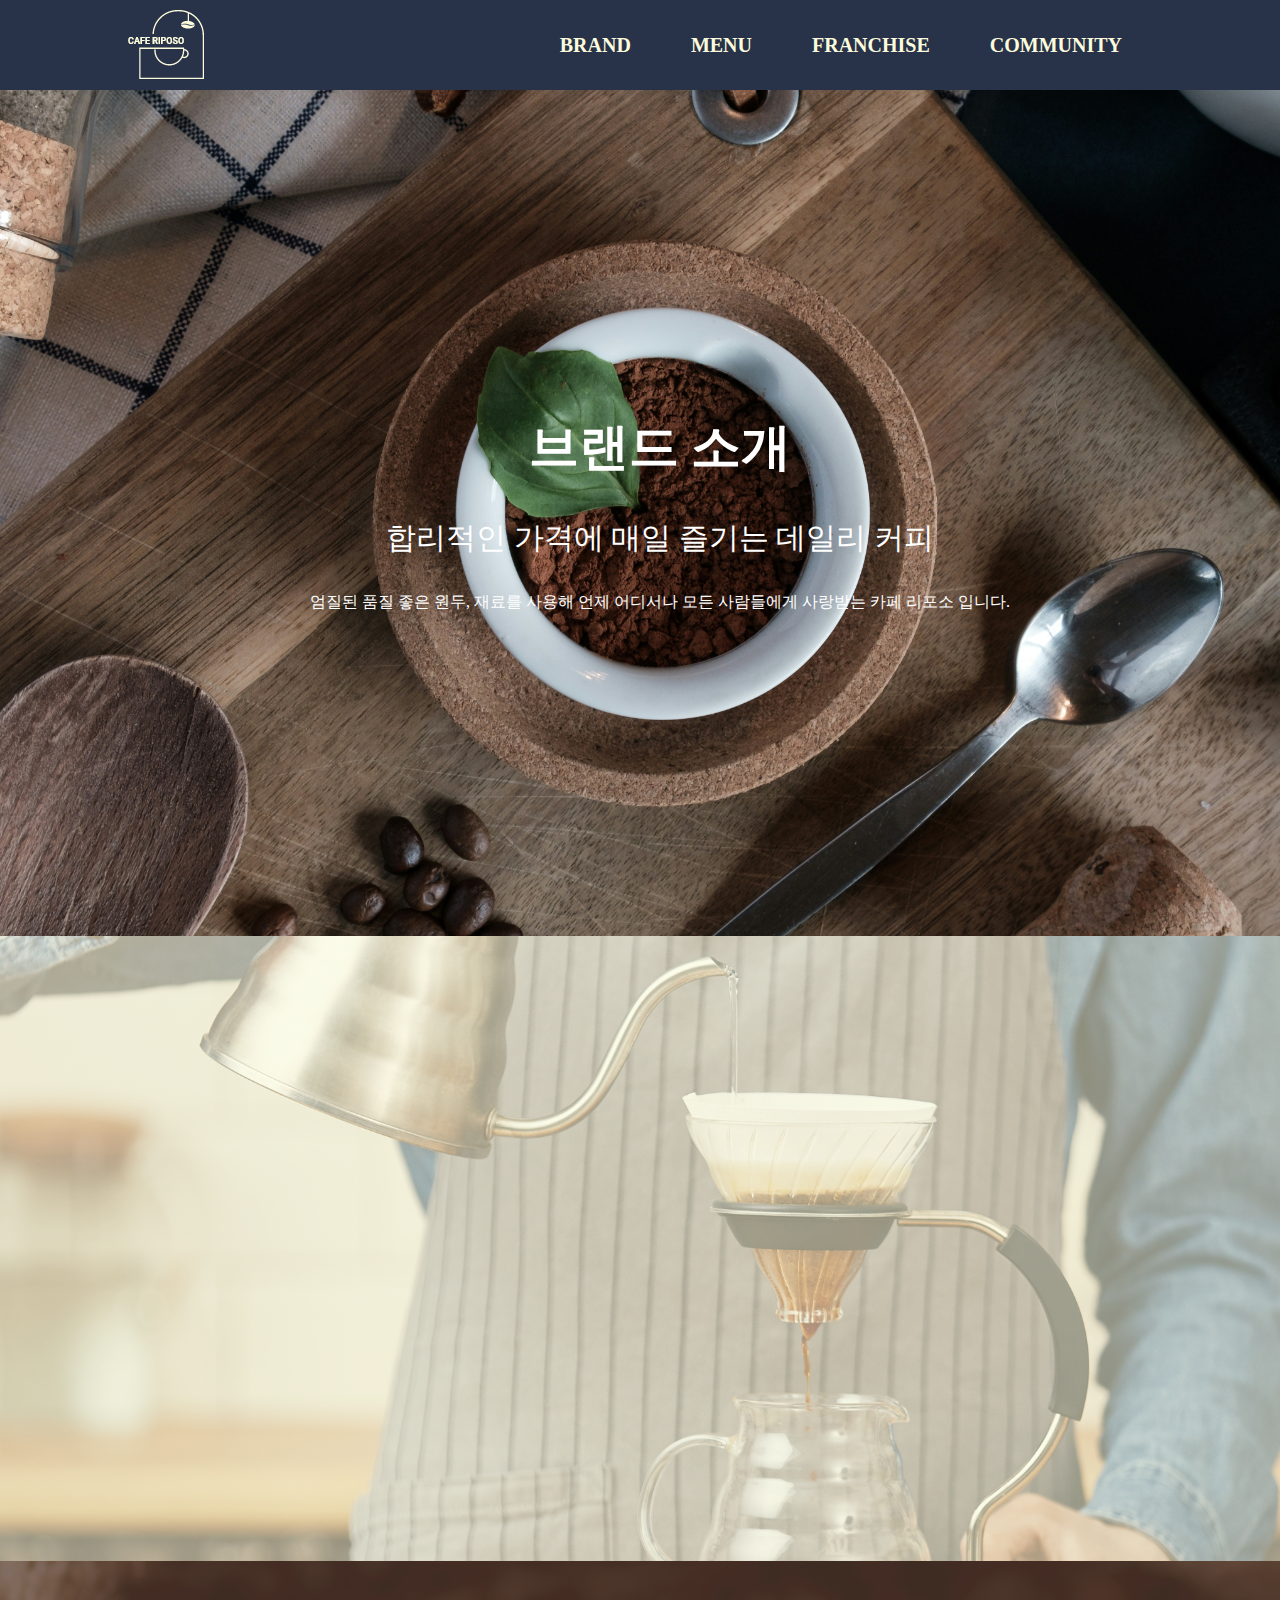
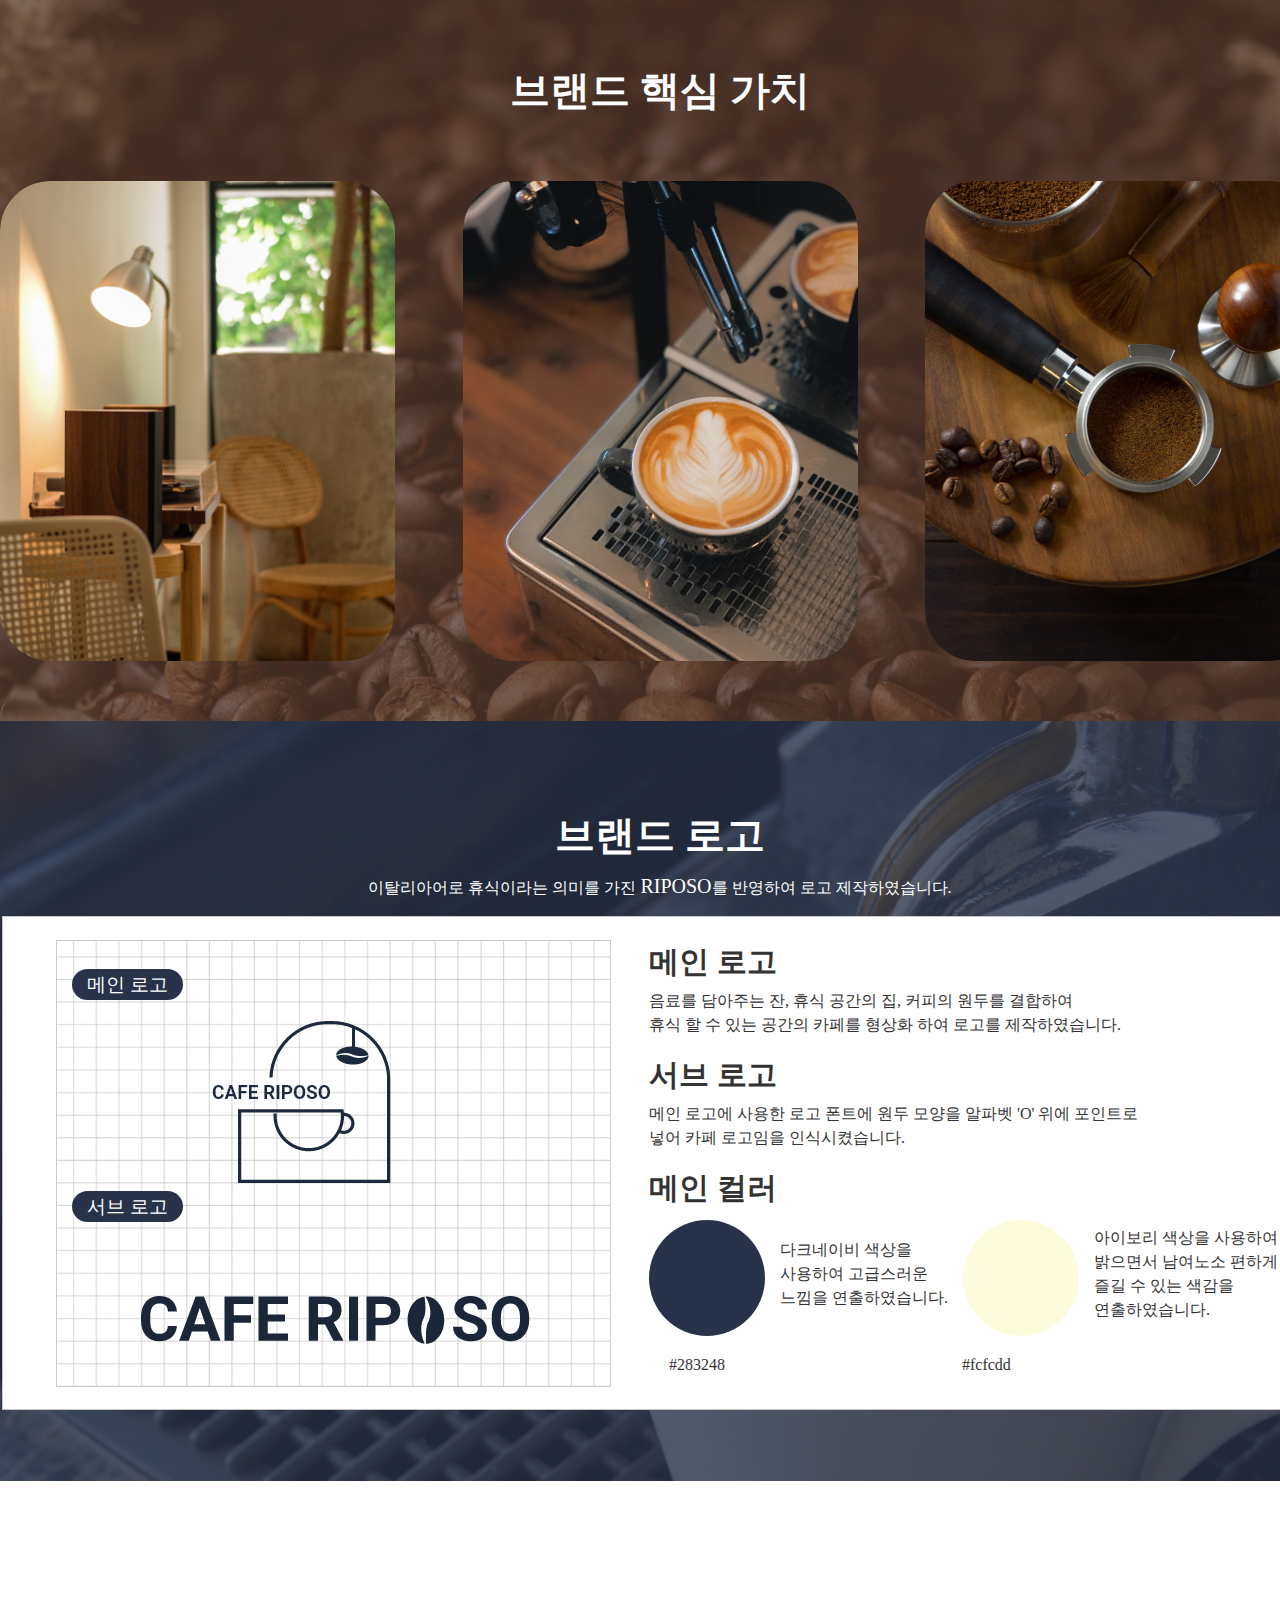
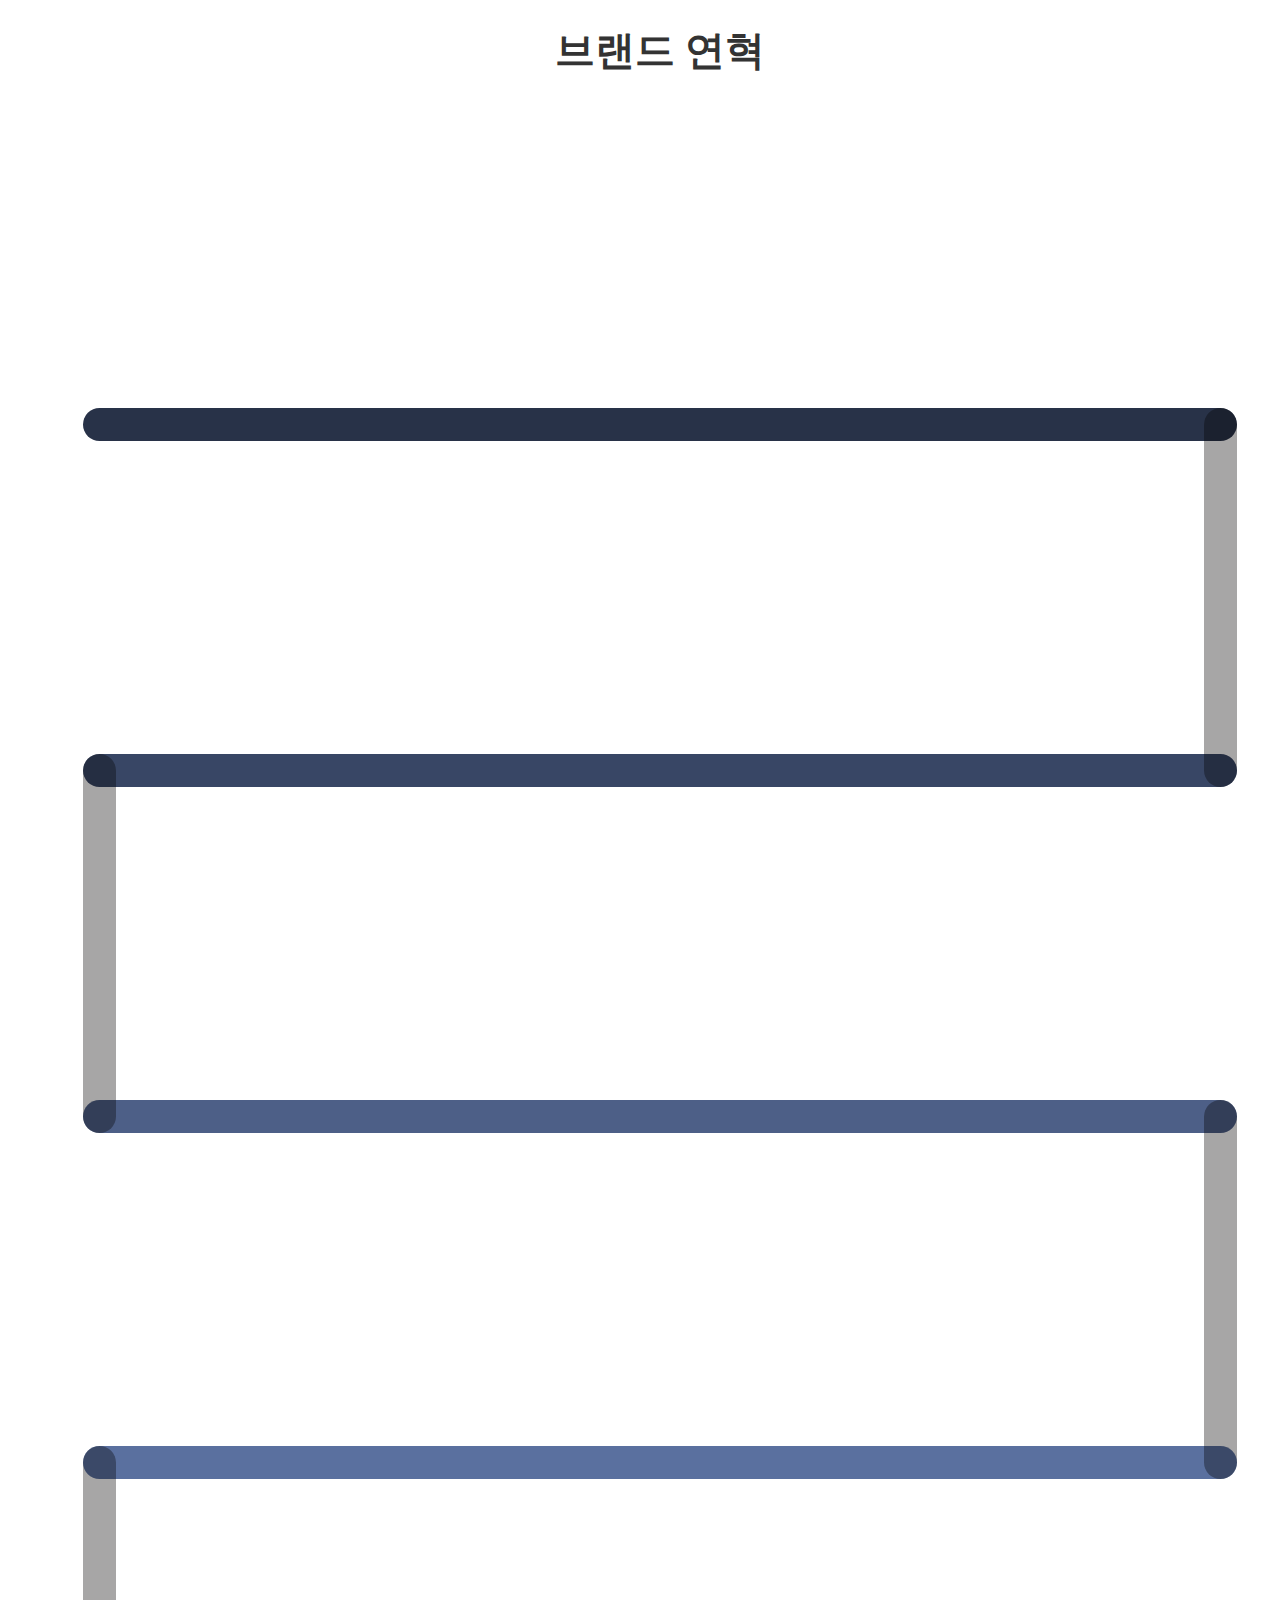
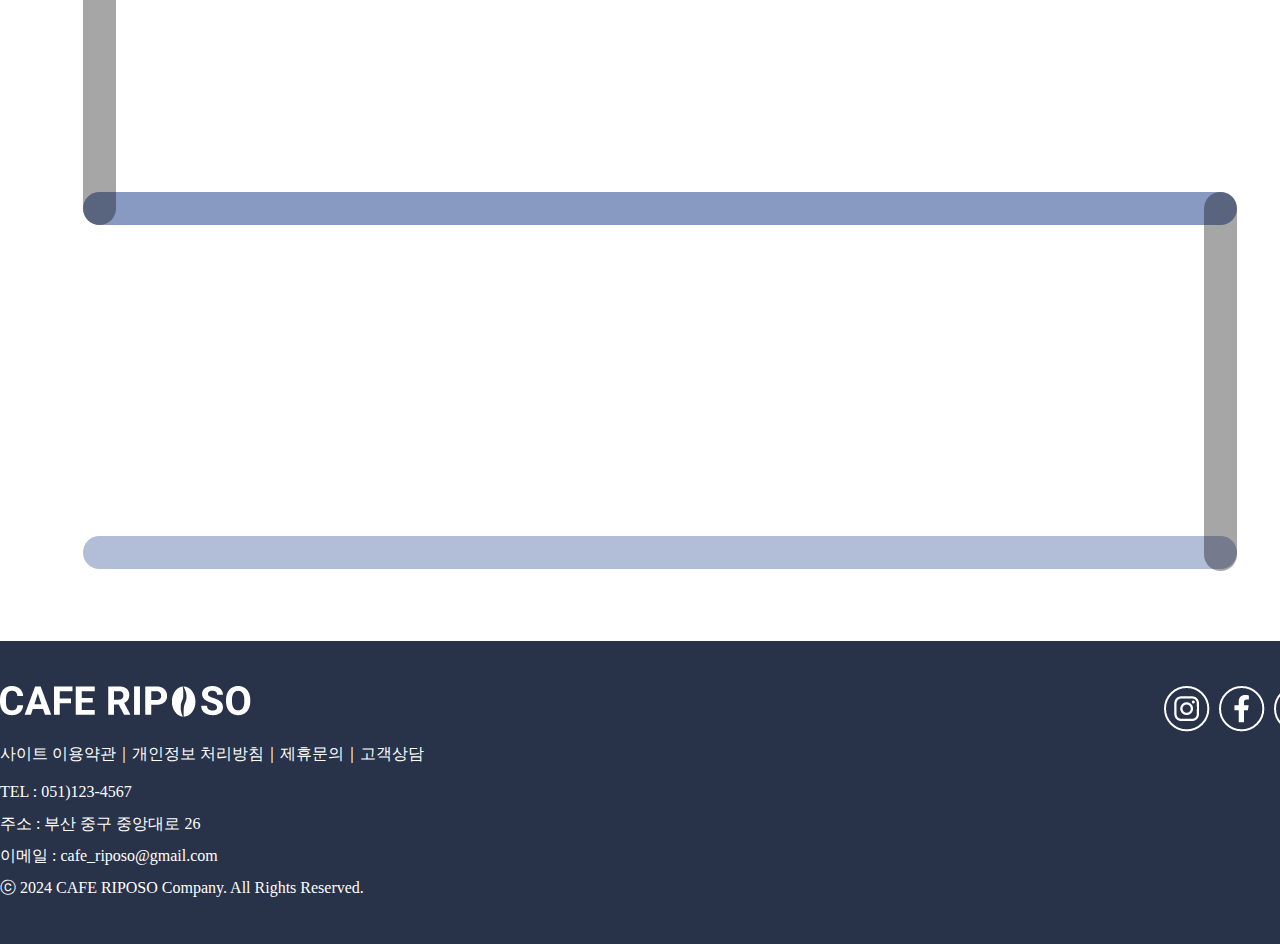
==== commit b03dd440: "Add files via upload" ====
--- a/sub1_brand.html
+++ b/sub1_brand.html
@@ -74,7 +74,7 @@
     </h1>
     <h2 data-aos="fade-up" data-aos-delay="200">
       이제는 일상이 된 커피 한잔 <br>
-      한잔의 음료에도 평범한 일상이 특별한 순간이 되기를 바랍니다.
+      한 잔의 음료에도 평범한 일상이 특별한 순간이 되기를 바랍니다.
     </h2>
     <p data-aos="fade-up" data-aos-delay="400">
       리포소는 고객의 만족과 가맹점의 성공을 최우선으로 생각하며 <br>
